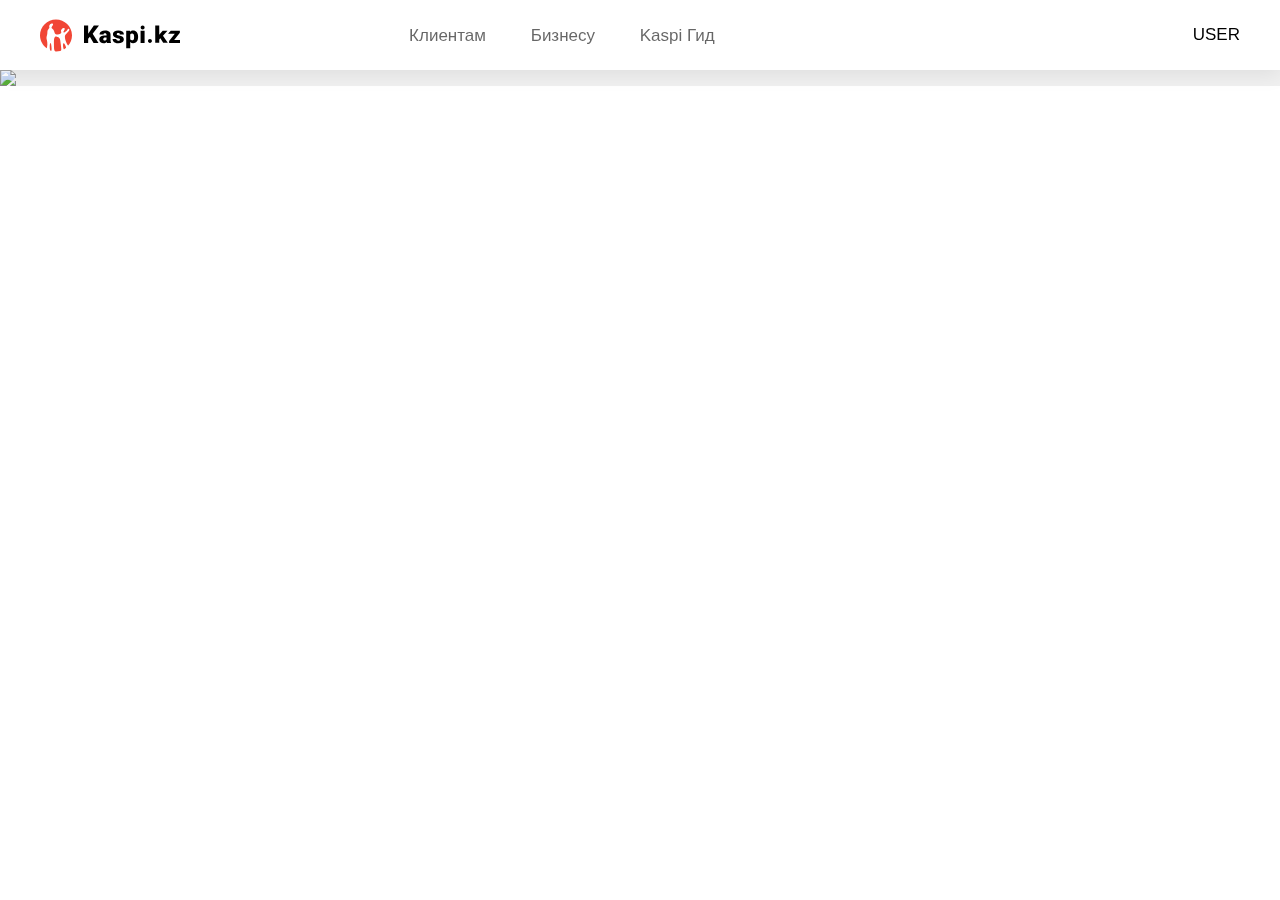
==== main/index1.html @ 03e3b5f2 "first commit" ====
<!DOCTYPE html>
<html lang="en">
<head>
    <meta charset="UTF-8">
	<meta name="viewport" content="width=device-width, initial-scale=1.0">
	<title>Kaspi.kz</title>

	<!-- Bootstrap reboot (для сброса стилей) -->
	<link rel="stylesheet" href="libs/bootstrap-reboot.min.css">

	<!-- Bootstrap сетка -->
	<link rel="stylesheet" href="libs/bootstrap-grid.min.css">

	<!-- Шрифты с Google Fonts -->
	<link rel="preconnect" href="https://fonts.gstatic.com">
	<link href="https://fonts.googleapis.com/css2?family=Noto+Sans:ital,wght@0,400;0,700;1,400&display=swap" rel="stylesheet">

	<!-- Стили сайта -->
	<link rel="stylesheet" href="style.css">
    <script src="script.js" defer></script>
</head>
<body>

    <div class="overlay">
        <nav class="navbar">
          <div class="container">
            <a href="#" class="navbar-brand">
                <svg width="141" height="33" viewBox="0 0 141 33" fill="none" xmlns="http://www.w3.org/2000/svg">
                    <path fill-rule="evenodd" clip-rule="evenodd" d="M16.7475 17.6513C19.6113 18.0934 19.9984 19.7879 20.2299 21.365L20.2685 21.6339L20.2948 21.8169L20.4342 22.745C20.707 24.5171 21.2762 28.1955 21.2762 30.115C21.2762 30.5947 21.234 30.9629 21.1569 31.1652C21.0284 31.477 20.654 31.7762 20.137 32.0256C18.8861 32.3335 17.5786 32.5 16.2318 32.5C16.0892 32.5 15.9489 32.4931 15.8081 32.4889C15.2638 32.3343 14.8547 32.0762 14.6381 31.7235C13.9841 30.6589 13.9447 28.287 13.9316 25.5152L13.9301 25.1937L13.9248 24.3629C13.9035 21.4286 13.8852 18.8986 14.9513 17.9907C15.3642 17.6415 15.9509 17.5259 16.7475 17.6513ZM10.5037 24.0398C11.1243 24.0049 11.5234 27.0574 11.6036 29.3721C11.6598 30.9836 11.4906 31.6465 11.2204 31.8845C10.9145 31.7824 10.6139 31.6719 10.3177 31.5519C10.1201 31.1928 9.96907 30.628 9.87312 29.8882C9.58018 27.5633 9.83465 24.0808 10.5037 24.0398ZM26.0622 28.6014C26.0235 28.8134 25.9689 28.9772 25.9016 29.1154C25.371 29.5412 24.8133 29.9321 24.2297 30.2838C24.0438 30.3151 23.8787 30.2933 23.798 30.1569C23.0245 28.7978 22.7342 24.5342 23.4827 24.1631C24.4586 23.6917 26.2069 27.8643 26.0622 28.6014ZM16.0008 0.5C24.7145 0.5 31.8006 7.40062 31.996 15.9873L32 16.2841V16.4213C31.984 20.3 30.5566 23.8486 28.205 26.5952C28.1197 26.5524 27.9641 26.4123 27.6822 25.9906C27.3905 25.5667 24.8749 21.6953 24.8749 17.2581C24.8749 16.3873 26.1301 15.027 27.2408 13.833C28.0711 12.9345 28.8576 12.087 29.1472 11.4209C29.5161 10.5614 29.258 9.96125 28.8498 9.75782C28.4803 9.57703 27.9256 9.7089 27.5363 10.4003C26.8975 11.5193 26.6928 11.7284 25.761 12.4771C24.8441 13.2254 23.3864 13.9787 23.3864 13.0036C23.3864 12.4771 24.1983 11.2847 24.5994 10.4489C25.009 9.60377 24.5675 8.99196 23.7217 8.99196C22.0608 8.99196 20.9583 11.1077 20.9583 11.8407C20.9583 12.5731 21.3136 12.6774 21.3136 13.5303C21.3136 14.3896 19.4913 15.5042 17.7747 15.5042C16.122 15.5042 15.1636 15.1697 14.7665 14.2273L14.7158 14.095L14.601 13.7554C14.1938 12.5653 13.9017 11.7022 13.3932 10.8002C13.1232 10.3232 12.7066 9.99252 12.3463 9.70156C11.8754 9.33579 11.6311 8.99901 11.5801 8.74784C11.5331 8.49865 11.5078 8.02904 12.3128 6.9465C13.1161 5.87014 13.2287 5.057 12.8267 4.63743C12.681 4.48817 12.4326 4.39254 12.1136 4.39254C11.5494 4.39254 10.7654 4.69149 9.95745 5.51265C8.7015 6.7996 9.41451 8.02149 9.41451 8.55788C9.41451 9.09392 9.18442 9.39713 8.43071 10.1264C7.67148 10.8589 7.40945 11.4869 7.32262 14.0109C7.28935 15.3114 7.06031 16.06 6.85471 16.7238C6.67705 17.3056 6.51366 17.8526 6.50483 18.6429C6.49076 19.5187 6.63654 20.0831 6.80666 20.7343C6.97369 21.3362 7.15109 22.0259 7.26475 23.1796C7.44553 24.9655 7.38268 26.4741 7.054 28.016L6.96628 28.4023L6.94578 28.5133C6.87847 28.7843 6.79846 29.1134 6.69031 29.2367C2.64076 26.3604 0 21.663 0 16.3531C0 7.59843 7.1635 0.5 16.0008 0.5Z" fill="#F14635"/>
                    <path d="M93.1086 11.4708C94.6917 11.4708 95.9225 12.0314 96.8012 13.1526C97.6797 14.2738 98.1189 15.815 98.1189 17.7761V17.9586C98.1189 19.8741 97.6698 21.4039 96.7715 22.5479C95.8729 23.6919 94.66 24.2639 93.1323 24.2639C91.953 24.2639 90.9833 23.8496 90.2234 23.0211V29.2461H86.2224V11.6989H89.9623L90.0811 12.8391C90.8488 11.9269 91.858 11.4708 93.1086 11.4708ZM65.2084 11.4708C66.8468 11.4708 68.1409 11.8547 69.0908 12.6224C70.0406 13.3902 70.5274 14.443 70.5511 15.7808V21.2424C70.567 22.375 70.749 23.2415 71.0973 23.842V24.0359H67.0961C66.9537 23.785 66.827 23.4164 66.7162 22.9299C65.9801 23.8192 64.9511 24.2639 63.6293 24.2639C62.4182 24.2639 61.3893 23.9123 60.5423 23.2092C59.6954 22.5061 59.2719 21.6224 59.2719 20.5582C59.2719 19.2204 59.7864 18.2094 60.8154 17.5253C61.8444 16.8412 63.3404 16.4991 65.3033 16.4991H66.5381V15.8492C66.5381 14.7166 66.0276 14.1503 65.0065 14.1503C64.0567 14.1503 63.5818 14.5988 63.5818 15.4957H59.5806C59.5806 14.3023 60.1089 13.3332 61.1657 12.5882C62.2223 11.8433 63.5699 11.4708 65.2084 11.4708ZM78.2325 11.4708C79.9262 11.4708 81.2876 11.8395 82.3166 12.5768C83.3457 13.3142 83.8601 14.2833 83.8601 15.4843H79.8472C79.8472 14.4962 79.3049 14.0021 78.2206 14.0021C77.801 14.0021 77.4488 14.1142 77.1639 14.3384C76.8789 14.5627 76.7364 14.842 76.7364 15.1765C76.7364 15.5186 76.9106 15.796 77.2588 16.0088C77.6071 16.2217 78.1631 16.3965 78.9269 16.5333C79.6907 16.6702 80.3616 16.8336 80.9395 17.0236C82.8708 17.6621 83.8363 18.8061 83.8363 20.4556C83.8363 21.5806 83.316 22.4966 82.2751 23.2035C81.2342 23.9104 79.8867 24.2639 78.2325 24.2639C77.1322 24.2639 76.1507 24.0739 75.288 23.6938C74.4252 23.3137 73.7524 22.7968 73.2695 22.1431C72.7867 21.4894 72.5453 20.8015 72.5453 20.0794H76.2853C76.3011 20.6494 76.4989 21.0656 76.8789 21.3279C77.2588 21.5901 77.7455 21.7212 78.3392 21.7212C78.8853 21.7212 79.2951 21.6148 79.5681 21.402C79.8412 21.1891 79.9776 20.9117 79.9776 20.5696C79.9776 20.2428 79.7997 19.9805 79.4434 19.7829C79.0872 19.5853 78.4104 19.38 77.4132 19.1672C76.4159 18.9544 75.5927 18.675 74.9436 18.3291C74.2946 17.9833 73.7999 17.5633 73.4595 17.0692C73.1192 16.5751 72.949 16.0088 72.949 15.3703C72.949 14.2377 73.4358 13.3047 74.4093 12.5711C75.3829 11.8376 76.6573 11.4708 78.2325 11.4708ZM48.1713 6.50049V14.7546L53.8342 6.50049H58.987L52.6592 14.7774L58.5007 24.0359H53.5616L49.881 17.856L48.1713 19.6575V24.0359H44.0039V6.50049H48.1713ZM104.589 11.6989V24.0359H100.576V11.6989H104.589ZM139.873 11.6989V13.774L134.151 21.0713H140.004V24.0359H129.093V21.8923L134.792 14.6634H128.078L130.752 11.6989H139.873ZM109.954 20.0563C111.049 20.0563 111.935 20.9112 111.935 21.9659C111.935 23.0205 111.049 23.8755 109.954 23.8755C108.86 23.8755 107.973 23.0205 107.973 21.9659C107.973 20.9112 108.86 20.0563 109.954 20.0563ZM119.246 6.5V15.7139L119.65 15.2058L122.674 11.6376H127.483L122.972 16.6624L127.781 23.8551H123.186L120.377 19.3046L119.246 20.3773V23.8551H115.234V6.5H119.246ZM66.5381 18.5515H65.3746C63.9815 18.5515 63.285 19.152 63.285 20.353C63.285 20.7027 63.4076 20.9858 63.653 21.2025C63.8984 21.4191 64.211 21.5274 64.591 21.5274C65.0896 21.5274 65.5032 21.4248 65.8317 21.2196C66.1602 21.0143 66.3956 20.7825 66.5381 20.524V18.5515ZM92.1232 14.4354C91.1734 14.4354 90.54 14.7622 90.2234 15.4159V20.2732C90.5717 20.9573 91.2129 21.2994 92.1469 21.2994C93.4213 21.2994 94.0782 20.2428 94.1177 18.1296V17.7191C94.1177 15.53 93.453 14.4354 92.1232 14.4354ZM102.637 6.5C103.731 6.5 104.618 7.39564 104.618 8.5005C104.618 9.60536 103.731 10.501 102.637 10.501C101.543 10.501 100.656 9.60536 100.656 8.5005C100.656 7.39564 101.543 6.5 102.637 6.5Z" fill="black"/>
                </svg>    
            </a>
    
            <div class="navbar-wrap">
              <ul class="navbar-menu">
                <li>
                  <a href="#">Клиентам</a>
                  <div class="tooltip-content">
                    <div class="tooltip-inner">
                      <h3>Содержимое вкладки для Клиентов</h3>
                      <p>Дополнительный контент и текст для клиентов</p>
                    </div>
                  </div>
                </li>
                <li>
                  <a href="#">Бизнесу</a>
                  <div class="tooltip-content">
                    <div class="tooltip-inner">
                      <h3>Содержимое вкладки для Бизнеса</h3>
                      <p>Дополнительный контент и текст для бизнеса</p>
                    </div>
                  </div>
                </li>
                <li>
                  <a href="#">Kaspi Гид</a>
                  <div class="tooltip-content">
                    <div class="tooltip-inner">
                      <h3>Содержимое вкладки для Kaspi Гида</h3>
                      <p>Дополнительный контент и текст для Kaspi Гида</p>
                    </div>
                  </div>
                </li>
              </ul>
            </div>
            <a href="#" class="navbar-user">USER</a>
          </div>
        </nav>

    <main class="main__wrapper">
        <div class="index__wrapper">
            <section class="main-screen-index">
                <div class="main-screen-index__wrapper">
                    <div class="main-screen-index__kaspi">
                        <img src="images/header.png">    
                    </div>
                </div>
            </section>

        </div>

    </main>
</body>
</html>
---- main/style.css ----
body {
	position: relative;
	font-family: Roboto, sans-serif;
	font-size: 17px;
	line-height: 1.2;
	color: #f5f5f5;
	min-width: 1040px;
	overflow-x: hidden;
	height: auto;
	margin: 0;
	padding: 0;
}

.navbar{
	width: 100%;
	height: 70px;
	box-shadow: 0 4px 20px rgba(0,0,0,.08);
	position: fixed;
	z-index: 20;
	top: 0;
	box-sizing: border-box;
	outline: 0;
}

.navbar .container{
	width: 100%;
    display: flex;
    justify-content: space-between;
    box-sizing: border-box;
    height: 70px;
    max-width: 1200px;
    margin: 0 auto;
    padding: 20px 0;
    outline: 0;
}

.navbar-menu {
	list-style-type: none;
	padding-left: 0;
	margin-bottom: 5px;
  }
  
  .navbar-menu li {
	display: inline-block;
	position: relative;
  }
  
  .navbar-menu li a {
	display: inline-block;
	color: black;
	opacity: 0.6;
	text-decoration: none;
	padding: 0 20px;
	transition: all 0.3s ease-in-out;
  }
  
  .tooltip-content {
	display: none;
	position: absolute;
	top: 100%;
	left: 0;
	background-color: #555;
	padding: 10px;
	color: #fff;
	z-index: 1000;
	width: 250px; /* Ширина всплывающего окна */
	box-shadow: 0 2px 5px rgba(0, 0, 0, 0.2); /* Тень для стиля */
  }
  
  .tooltip-inner {
	text-align: left;
  }
  
  .navbar-menu li:hover .tooltip-content {
	display: block;
  }
  
  .navbar-menu li a:hover {
	opacity: 1;
  }
  
  .navbar-wrap {
	display: flex;
	flex-flow: row nowrap;
	align-items: center;
	margin-right: 250px;
	margin-bottom: 10px;
  }
  
  .overlay {
	position: relative;
	height: 100%;
  }
  

.navbar-brand{
	display: flex;
	align-items: center;
	box-sizing: border-box;
	outline: 0;
}

.navbar-user{
	display: flex;
	align-items: center;
	box-sizing: border-box;
	outline: 0;
	text-decoration: none;
	color: black;
}

.main__wrapper{
	margin-top: 70px;
	box-sizing: border-box;
    outline: 0;
}

.index__wrapper{
	box-sizing: border-box;
    outline: 0;
	-webkit-tap-highlight-color: transparent;
}

.main-screen-index {
    background: #f0f0f0;
}

.main-screen-index__wrapper {
    width: 100%;
    margin: 0;
    display: flex;
    justify-content: space-between;
}

.main-screen-index__kaspi img {
	width: 100%;
    display: flex;
    align-items: center;
}

.main-screen-index__phone img {
	height: 400px;
    max-width: 290px;
	-webkit-user-drag: none;
	margin: 0;
    padding: 0;
    border: 0;
	overflow-clip-margin: content-box;
    overflow: clip;
}

.main-screen-index__phone img {
	height: 100%;
}
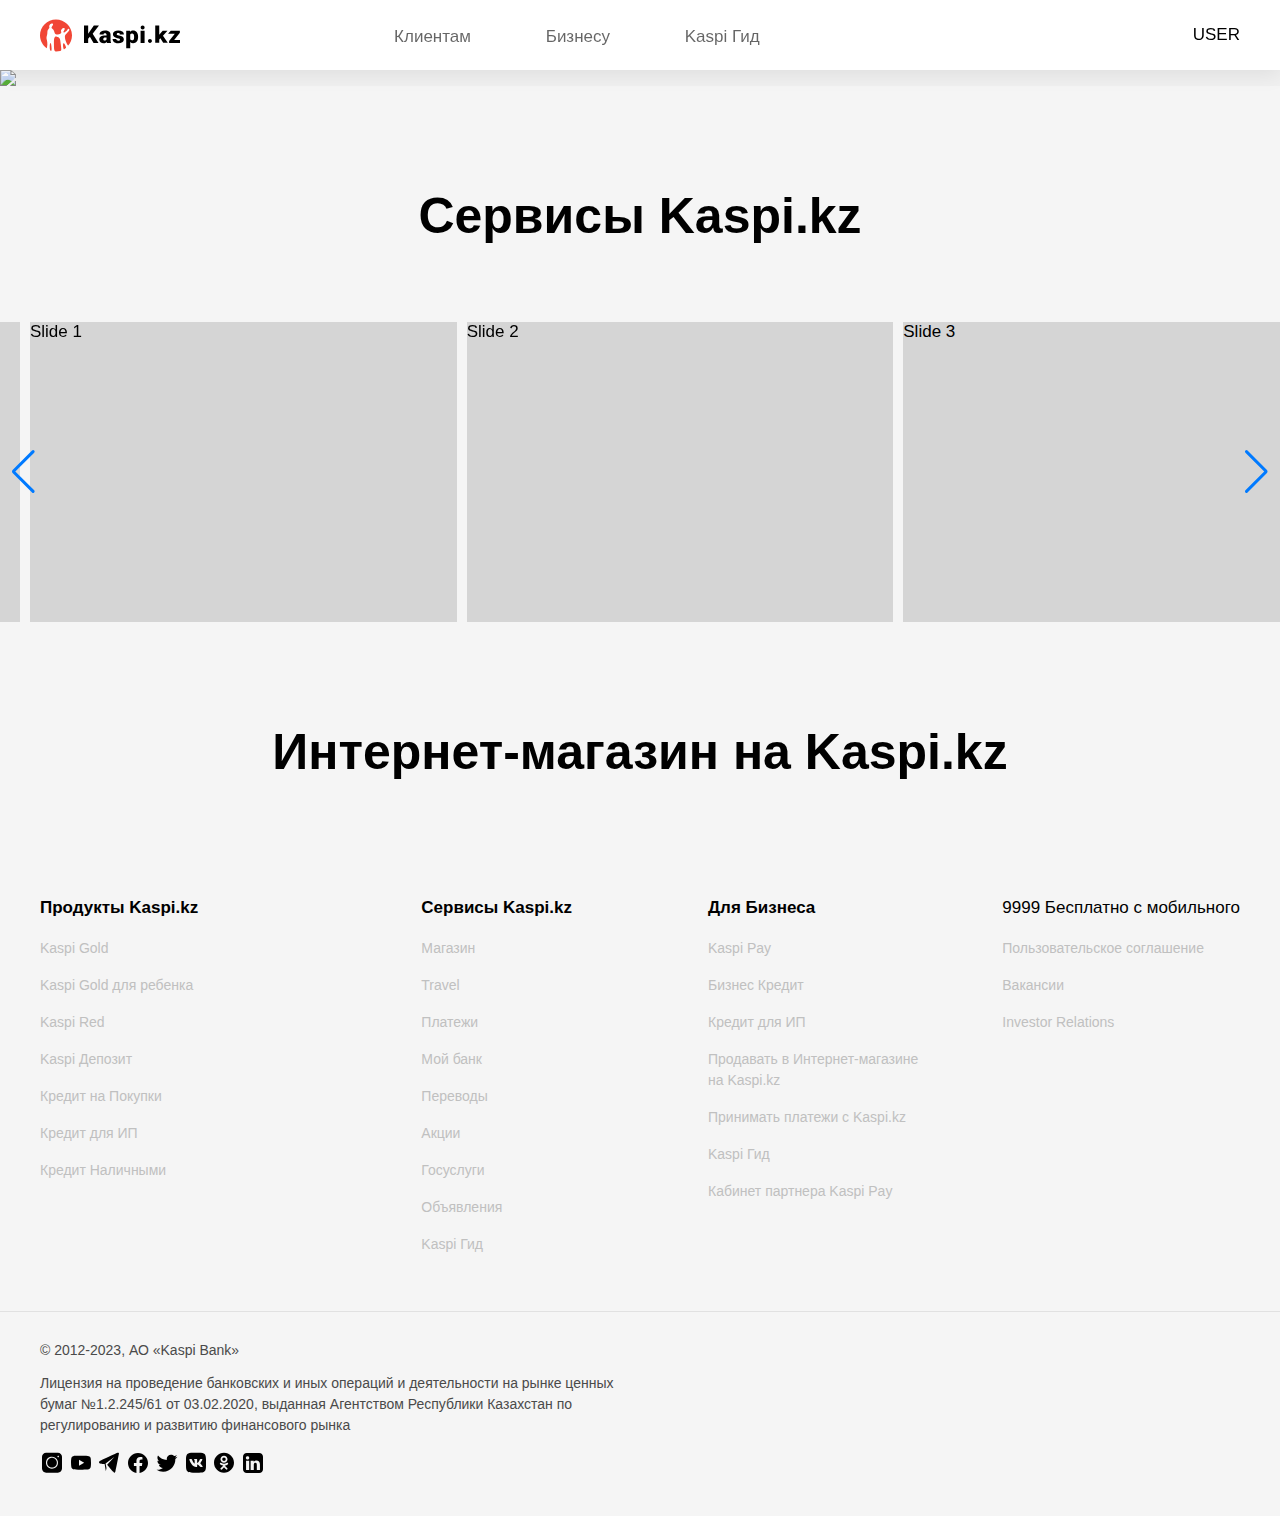
==== commit 3a671d0b: "transactions and sending" ====
--- a/main/index1.html
+++ b/main/index1.html
@@ -18,6 +18,8 @@
 	<!-- Стили сайта -->
 	<link rel="stylesheet" href="style.css">
     <script src="script.js" defer></script>
+    <link rel="stylesheet" href="https://cdn.jsdelivr.net/npm/swiper@8/swiper-bundle.min.css">
+    <script src="https://cdn.jsdelivr.net/npm/swiper@8/swiper-bundle.min.js"></script>
 </head>
 <body>
 
@@ -34,35 +36,66 @@
             <div class="navbar-wrap">
               <ul class="navbar-menu">
                 <li>
-                  <a href="#">Клиентам</a>
-                  <div class="tooltip-content">
+                  <div id="clientLabel" class="navbar-title">Клиентам</div>
+                  <div id="clientTooltip" class="tooltip-content">
                     <div class="tooltip-inner">
-                      <h3>Содержимое вкладки для Клиентов</h3>
-                      <p>Дополнительный контент и текст для клиентов</p>
+                        <ul class="tooltip-ul">
+                            <li style="font-weight:bold; font-size: 17px;">Продукты Kaspi.kz</li>
+                            <li>Kaspi Gold</li>
+                            <li>Kaspi Gold для ребенка</li>
+                            <li>Kaspi Red</li>
+                            <li>Kaspi Депозит</li>
+                            <li>Кредит на Покупки</li>
+                            <li>Кредит для ИП</li>
+                        </ul>
+                        <ul  class="tooltip-ul">
+                            <li style="font-weight:bold; font-size: 17px;">Сервисы Kaspi.kz</li>
+                            <li>Магазин</li>
+                            <li>Travel</li>
+                            <li><a href="../transactions/index.html">Платежи</a></li>
+                            <li><a href="#">Мой банк</a></li>
+                            <li><a href="#">Переводы</a></li>
+                            <li>Акции</li>
+                            <li>Госуслуги</li>
+                            <li>Объявления</li>
+                        </ul>
                     </div>
                   </div>
                 </li>
                 <li>
-                  <a href="#">Бизнесу</a>
-                  <div class="tooltip-content">
+                  <div id="businessLabel" class="navbar-title">Бизнесу</div>
+                  <div id="businessTooltip" class="tooltip-content">
                     <div class="tooltip-inner">
-                      <h3>Содержимое вкладки для Бизнеса</h3>
-                      <p>Дополнительный контент и текст для бизнеса</p>
+                      <ul class="tooltip-ul">
+                          <li>Kaspi Pay</li>
+                          <li>Бизнес Кредит</li>
+                          <li>Кредит для ИП</li>
+                      </ul>
+                      <ul class="tooltip-ul">
+                          <li>Продавать в Интернет-магазине 
+                            <br>
+                            на Kaspi.kz
+                          </li>
+                          <li>Принимать платежи с Kaspi.kz</li>
+                          <li>Kaspi Гид</li>
+                      </ul>
                     </div>
                   </div>
                 </li>
                 <li>
-                  <a href="#">Kaspi Гид</a>
-                  <div class="tooltip-content">
+                  <div id="guideLabel" class="navbar-title">Kaspi Гид</div>
+                  <div id="guideTooltip" class="tooltip-content">
                     <div class="tooltip-inner">
-                      <h3>Содержимое вкладки для Kaspi Гида</h3>
-                      <p>Дополнительный контент и текст для Kaspi Гида</p>
+                      <ul class="tooltip-ul">
+                          <li >Клиентам</li>
+                          <li>Бизнесу</li>
+                      </ul>
                     </div>
                   </div>
                 </li>
               </ul>
             </div>
-            <a href="#" class="navbar-user">USER</a>
+            <a href="../settings/index.php" class="navbar-user">USER</a>
           </div>
         </nav>
 
@@ -76,8 +109,158 @@
                 </div>
             </section>
 
+            <div class="services">
+              <div class="services__wrapper">
+                <div class="services__main-title">
+                    Сервисы Kaspi.kz
+                </div>
+              </div>
+            </div>
+
+            <div class="swiper">
+                <div class="swiper-wrapper">
+                  <div class="swiper-slide">Slide 1</div>
+                  <div class="swiper-slide">Slide 2</div>
+                  <div class="swiper-slide">Slide 3</div>
+                </div>
+              
+                <div class="swiper-button-prev"></div>
+                <div class="swiper-button-next"></div>
+              
+              </div>
+
+            <div class="services">
+                <div class="services__wrapper">
+                  <div class="services__main-title">
+                    Интернет-магазин на Kaspi.kz
+                  </div>
+                </div>
+            </div>
+
         </div>
-
+        
     </main>
+
+<footer id="footer">
+      <div>
+      <div class="footer">
+          <div class="footer__section">
+              <div class="footer__left">
+                  <div class="vertical-menu">
+                      <span class="vertical-menu__title">Продукты Kaspi.kz</span>
+                      <ul class="vertical-menu__wrapper">
+                          <li class="vertical-menu__item">Kaspi Gold</li>
+                          <li class="vertical-menu__item">Kaspi Gold для ребенка</li>
+                          <li class="vertical-menu__item">Kaspi Red</li>
+                          <li class="vertical-menu__item">Kaspi Депозит
+                          <li class="vertical-menu__item">Кредит на Покупки</li>
+                          <li class="vertical-menu__item">Кредит для ИП</li>
+                          <li class="vertical-menu__item">Кредит Наличными</li>
+                      </ul>
+                  </div>
+                  <div class="vertical-menu">
+                      <span class="vertical-menu__title">Сервисы Kaspi.kz</span>
+                      <ul class="vertical-menu__wrapper">
+                          <li class="vertical-menu__item">Магазин</li>
+                          <li class="vertical-menu__item">Travel</li>
+                          <li class="vertical-menu__item">Платежи</li>
+                          <li class="vertical-menu__item">Мой банк</li>
+                          <li class="vertical-menu__item">Переводы</li>
+                          <li class="vertical-menu__item">Акции</li>
+                          <li class="vertical-menu__item">Госуслуги</li>
+                          <li class="vertical-menu__item">Объявления</li>
+                          <li class="vertical-menu__item">Kaspi Гид</li>
+                      </ul>
+                  </div>
+              </div>
+              <div class="footer__right">
+                  <div class="verical-menu" style="min-width: 214px;">
+                      <div class="vertical-menu__title">Для Бизнеса</div>
+                      <ul class="vertical-menu__wrapper">
+                          <li class="vertical-menu__item">Kaspi Pay</li>
+                          <li class="vertical-menu__item">Бизнес Кредит</li>
+                          <li class="vertical-menu__item">Кредит для ИП</li>
+                          <li class="vertical-menu__item">Продавать в Интернет-магазине <br> на Kaspi.kz</li>
+                          <li class="vertical-menu__item">Принимать платежи с Kaspi.kz</li>
+                          <li class="vertical-menu__item">Kaspi Гид</li>
+                          <li class="vertical-menu__item">Кабинет партнера Kaspi Pay</li>
+                      </ul>
+                  </div>
+                  <div class="vertical-menu" style="min-width: 214px;">
+                      <div class="vertical-menu__top-text"> 9999 <span class="vertical-menu__top-text--small">Бесплатно с мобильного</span> </div>
+                      <ul class="vertical-menu__wrapper">
+                          <li class="vertical-menu__item">Пользовательское соглашение</li>
+                          <li class="vertical-menu__item">Вакансии</li>
+                          <li class="vertical-menu__item">Investor Relations</li>
+                      </ul>
+                  </div>
+              </div>
+          </div>
+      </div>
+      
+    <div class="footer-2">
+        <div class="footer-2__wrapper">
+            <div class="footer-2__section">
+                <div class="footer-2__left">
+                    <span class="footer-2__left-copyright">
+                        © 2012-2023, АО «Kaspi Bank»
+                    </span>
+                    <p class="footer-2__left-license">
+                        Лицензия на проведение банковских и иных операций и деятельности на рынке ценных бумаг №1.2.245/61 от 03.02.2020, выданная Агентством Республики Казахстан по регулированию и развитию финансового рынка
+                    </p>
+                </div>
+            </div>
+            
+            <div class=" footer-2__right ">
+                <div class="social-media">
+                    <a target="_blank" href="https://www.instagram.com/kaspi.kz/" class="social-media__item">
+                        <svg width="24" height="25" viewBox="0 0 24 25" xmlns="http://www.w3.org/2000/svg">
+                            <path d="M2 6.84985V18.5388C2 20.8339 3.86047 22.6943 6.15552 22.6943H17.8445C20.1395 22.6943 22 20.8339 22 18.5388V6.84985C22 4.55481 20.1395 2.69434 17.8445 2.69434H6.15552C3.86047 2.69434 2 4.55481 2 6.84985ZM14.1185 18.3611C9.18555 20.0631 4.63123 15.5088 6.33325 10.5758C6.90674 8.91321 8.21875 7.60107 9.88135 7.02759C14.8145 5.32556 19.3688 9.87988 17.6667 14.813C17.0933 16.4756 15.7812 17.7876 14.1185 18.3611ZM18.9398 6.64673C18.8613 7.05774 18.5212 7.29688 18.1694 7.29688C17.9553 7.29688 17.7371 7.2085 17.5699 7.01672C17.5552 6.99976 17.5414 6.98157 17.5292 6.96265C17.3567 6.69897 17.3513 6.38574 17.4979 6.13171C17.6017 5.9519 17.7692 5.82349 17.9697 5.76978C18.17 5.71582 18.3795 5.74353 18.5591 5.84741C18.8132 5.9939 18.9651 6.26794 18.9478 6.58215C18.9465 6.60364 18.944 6.62549 18.9398 6.64673Z"></path>
+                            <path d="M12 7.83569C9.3208 7.83569 7.14136 10.0151 7.14136 12.6943C7.14136 15.3735 9.3208 17.553 12 17.553C14.6792 17.553 16.8586 15.3735 16.8586 12.6943C16.8586 10.0151 14.6792 7.83569 12 7.83569Z"></path>
+                        </svg>
+                    </a>
+                    <a target="_blank" href="https://www.youtube.com/c/Kaspikz" class="social-media__item">
+                        <svg width="24" height="25" viewBox="0 0 24 25" xmlns="http://www.w3.org/2000/svg">
+                            <path d="M10 15.6943L15.19 12.6943L10 9.69434V15.6943ZM21.56 7.86434C21.69 8.33434 21.78 8.96434 21.84 9.76434C21.91 10.5643 21.94 11.2543 21.94 11.8543L22 12.6943C22 14.8843 21.84 16.4943 21.56 17.5243C21.31 18.4243 20.73 19.0043 19.83 19.2543C19.36 19.3843 18.5 19.4743 17.18 19.5343C15.88 19.6043 14.69 19.6343 13.59 19.6343L12 19.6943C7.81 19.6943 5.2 19.5343 4.17 19.2543C3.27 19.0043 2.69 18.4243 2.44 17.5243C2.31 17.0543 2.22 16.4243 2.16 15.6243C2.09 14.8243 2.06 14.1343 2.06 13.5343L2 12.6943C2 10.5043 2.16 8.89434 2.44 7.86434C2.69 6.96434 3.27 6.38434 4.17 6.13434C4.64 6.00434 5.5 5.91434 6.82 5.85434C8.12 5.78434 9.31 5.75434 10.41 5.75434L12 5.69434C16.19 5.69434 18.8 5.85434 19.83 6.13434C20.73 6.38434 21.31 6.96434 21.56 7.86434Z"></path>
+                        </svg>
+                    </a>
+                    <a target="_blank" href="https://t.me/kaspikz" class="social-media__item">
+                        <svg width="24" height="25" viewBox="0 0 24 25" xmlns="http://www.w3.org/2000/svg">
+                            <path fill-rule="evenodd" clip-rule="evenodd" d="M19.7879 3.04908C19.0021 3.40626 10.1439 7.54963 2.92869 10.9072C2.35719 11.1929 2 11.7644 2 12.3359C2 12.9074 2.42862 13.336 2.92869 13.4075C3.35731 13.4789 7.64355 14.1219 7.64355 14.1219L8.85798 21.2656L9.50092 18.1223L8.57223 13.4075L17.2876 6.97813L10.1439 14.8362L12.6442 17.6937C12.787 17.8366 15.8588 21.4085 16.0732 21.6228C16.4303 21.98 17.0018 22.6943 17.2876 22.6943C17.7876 22.6943 18.2877 21.98 18.502 20.9084C18.7163 19.9083 20.1451 12.9789 21.931 3.76345C22.1453 2.76333 21.2166 2.3347 19.7879 3.04908Z"></path>
+                        </svg>
+                    </a>
+                    <a target="_blank" href="https://www.facebook.com/Kaspi.kz/" class="social-media__item">
+                        <svg width="24" height="24" viewBox="0 0 24 24" xmlns="http://www.w3.org/2000/svg">
+                            <path d="M12 2.04004C6.5 2.04004 2 6.53004 2 12.06C2 17.06 5.66 21.21 10.44 21.96V14.96H7.9V12.06H10.44V9.85004C10.44 7.34004 11.93 5.96004 14.22 5.96004C15.31 5.96004 16.45 6.15004 16.45 6.15004V8.62004H15.19C13.95 8.62004 13.56 9.39004 13.56 10.18V12.06H16.34L15.89 14.96H13.56V21.96C15.9164 21.5879 18.0622 20.3856 19.6099 18.5701C21.1576 16.7546 22.0054 14.4457 22 12.06C22 6.53004 17.5 2.04004 12 2.04004Z"></path>
+                        </svg>
+                    </a>
+                    <a target="_blank" href="https://twitter.com/Kaspi_kz" class="social-media__item">
+                        <svg width="24" height="25" viewBox="0 0 24 25" xmlns="http://www.w3.org/2000/svg">
+                            <path d="M22.46 6.69434C21.69 7.04434 20.86 7.27434 20 7.38434C20.88 6.85434 21.56 6.01434 21.88 5.00434C21.05 5.50434 20.13 5.85434 19.16 6.05434C18.37 5.19434 17.26 4.69434 16 4.69434C13.65 4.69434 11.73 6.61434 11.73 8.98434C11.73 9.32434 11.77 9.65434 11.84 9.96434C8.28004 9.78434 5.11004 8.07434 3.00004 5.48434C2.63004 6.11434 2.42004 6.85434 2.42004 7.63434C2.42004 9.12434 3.17004 10.4443 4.33004 11.1943C3.62004 11.1943 2.96004 10.9943 2.38004 10.6943C2.38004 10.6943 2.38004 10.6943 2.38004 10.7243C2.38004 12.8043 3.86004 14.5443 5.82004 14.9343C5.46004 15.0343 5.08004 15.0843 4.69004 15.0843C4.42004 15.0843 4.15004 15.0543 3.89004 15.0043C4.43004 16.6943 6.00004 17.9543 7.89004 17.9843C6.43004 19.1443 4.58004 19.8243 2.56004 19.8243C2.22004 19.8243 1.88004 19.8043 1.54004 19.7643C3.44004 20.9843 5.70004 21.6943 8.12004 21.6943C16 21.6943 20.33 15.1543 20.33 9.48434C20.33 9.29434 20.33 9.11434 20.32 8.92434C21.16 8.32434 21.88 7.56434 22.46 6.69434Z"></path>
+                        </svg>
+                    </a>
+                    <a target="_blank" href="https://vk.com/kaspikz" class="social-media__item">
+                        <svg width="24" height="25" viewBox="0 0 24 25" xmlns="http://www.w3.org/2000/svg">
+                            <path d="M15.07 2.69434H8.93C3.33 2.69434 2 4.02434 2 9.62434V15.7643C2 21.3643 3.33 22.6943 8.93 22.6943H15.07C20.67 22.6943 22 21.3643 22 15.7643V9.62434C22 4.02434 20.67 2.69434 15.07 2.69434ZM18.15 16.9643H16.69C16.14 16.9643 15.97 16.5143 15 15.5243C14.12 14.6943 13.74 14.5743 13.53 14.5743C13.24 14.5743 13.15 14.6543 13.15 15.0743V16.3843C13.15 16.7343 13.04 16.9543 12.11 16.9543C10.57 16.9543 8.86 16.0143 7.66 14.2843C5.85 11.7443 5.36 9.82434 5.36 9.44434C5.36 9.23434 5.43 9.03434 5.85 9.03434H7.32C7.69 9.03434 7.83 9.19434 7.97 9.59434C8.69 11.6943 9.89 13.4943 10.38 13.4943C10.57 13.4943 10.65 13.4043 10.65 12.9443V10.7943C10.6 9.81434 10.07 9.72434 10.07 9.37434C10.07 9.19434 10.21 9.03434 10.44 9.03434H12.73C13.04 9.03434 13.15 9.19434 13.15 9.57434V12.4643C13.15 12.7743 13.28 12.8843 13.38 12.8843C13.56 12.8843 13.72 12.7743 14.05 12.4343C15.1 11.2643 15.85 9.45434 15.85 9.45434C15.95 9.24434 16.11 9.04434 16.5 9.04434H17.93C18.37 9.04434 18.47 9.27434 18.37 9.58434C18.19 10.4343 16.41 12.9443 16.43 12.9443C16.27 13.1943 16.21 13.3043 16.43 13.5943C16.58 13.8043 17.09 14.2443 17.43 14.6343C18.05 15.3443 18.53 15.9343 18.66 16.3443C18.77 16.7543 18.57 16.9643 18.15 16.9643Z"></path>
+                        </svg>
+                    </a>
+                    <a target="_blank" href="https://www.ok.ru/kaspi.kz" class="social-media__item">
+                        <svg width="24" height="25" viewBox="0 0 24 25" xmlns="http://www.w3.org/2000/svg">
+                            <path d="M12.0077 10.9822C12.9626 10.9787 13.7231 10.2116 13.7196 9.25469C13.7161 8.29735 12.954 7.53561 11.9987 7.53479C11.0354 7.53377 10.2661 8.30962 10.2735 9.27556C10.2807 10.229 11.0498 10.9856 12.0077 10.9822Z"></path>
+                            <path d="M12 2.69434C6.47714 2.69434 2 7.17168 2 12.6943C2 18.217 6.47714 22.6943 12 22.6943C17.5229 22.6943 22 18.217 22 12.6943C22 7.17168 17.5229 2.69434 12 2.69434ZM12.0143 5.73536C13.9621 5.74068 15.5255 7.33393 15.5155 9.30324C15.5057 11.2271 13.9167 12.7864 11.9722 12.7799C10.0475 12.7733 8.46895 11.1776 8.48041 9.24984C8.49125 7.30099 10.0706 5.73004 12.0143 5.73536ZM15.9595 14.1638C15.5288 14.6059 15.0103 14.9259 14.4346 15.1492C13.8903 15.3601 13.2939 15.4663 12.7034 15.5371C12.7928 15.6341 12.8348 15.6818 12.8904 15.7374C13.6917 16.5429 14.4968 17.3444 15.2953 18.1521C15.5675 18.4275 15.6241 18.7688 15.4744 19.0886C15.3109 19.4385 14.944 19.6685 14.5841 19.6437C14.3562 19.6279 14.1784 19.5148 14.0207 19.3558C13.4159 18.7473 12.7996 18.1497 12.2075 17.5297C12.0346 17.3493 11.9519 17.3836 11.7995 17.5404C11.1912 18.1669 10.5729 18.7833 9.9511 19.3965C9.67182 19.6719 9.33954 19.7219 9.01545 19.5643C8.6711 19.3978 8.45217 19.0461 8.46895 18.6923C8.48082 18.4537 8.59826 18.2708 8.76235 18.1075C9.5556 17.3159 10.3464 16.5219 11.1374 15.7284C11.19 15.6758 11.2387 15.62 11.315 15.5381C10.2361 15.4254 9.26322 15.1598 8.43028 14.5086C8.32675 14.4275 8.22015 14.3494 8.12604 14.2585C7.76123 13.9085 7.7246 13.5072 8.01289 13.0943C8.25985 12.7408 8.67396 12.6463 9.10465 12.8494C9.18813 12.8885 9.26752 12.938 9.34363 12.9904C10.8958 14.057 13.0281 14.0863 14.5864 13.0381C14.7407 12.9202 14.9058 12.8232 15.0971 12.7743C15.4686 12.6786 15.8157 12.8155 16.0149 13.1408C16.2431 13.5125 16.2404 13.8751 15.9595 14.1638Z"></path>
+                        </svg>
+                    </a>
+                    <a target="_blank" href="https://www.linkedin.com/company/kaspi-kz/" class="social-media__item">
+                        <svg width="24" height="24" viewBox="0 0 24 24" xmlns="http://www.w3.org/2000/svg">
+                            <path d="M18.25 2H5.75C3.67969 2 2 3.67969 2 5.75V18.25C2 20.3203 3.67969 22 5.75 22H18.25C20.3203 22 22 20.3203 22 18.25V5.75C22 3.67969 20.3203 2 18.25 2ZM8.1839 18.9772H5.07692L5.05889 9.67428H8.16587L8.1839 18.9772ZM6.55228 8.45733H6.53425C5.51863 8.45733 4.86358 7.75721 4.86358 6.88582C4.86358 5.99339 5.53966 5.31731 6.57332 5.31731C7.60697 5.31731 8.24099 5.99339 8.26202 6.88582C8.26202 7.75721 7.60397 8.45733 6.55228 8.45733ZM18.9561 18.9772H15.8221V13.9231C15.8221 12.7001 15.4976 11.8678 14.4038 11.8678C13.5685 11.8678 13.1178 12.4297 12.9014 12.9736C12.8203 13.1689 12.7993 13.4363 12.7993 13.7097V18.9772H9.65024L9.63221 9.67428H12.7812L12.7993 10.9874C13.2019 10.3654 13.872 9.48498 15.4766 9.48498C17.4657 9.48498 18.9531 10.7831 18.9531 13.5745V18.9772H18.9561Z"></path>
+                        </svg>
+                    </a>
+                </div>
+            </div>
+        </div>
+    </div>
+      </div>
+</footer>
+    </div>
 </body>
 </html>
--- a/main/style.css
+++ b/main/style.css
@@ -3,12 +3,11 @@
 	font-family: Roboto, sans-serif;
 	font-size: 17px;
 	line-height: 1.2;
-	color: #f5f5f5;
 	min-width: 1040px;
-	overflow-x: hidden;
 	height: auto;
 	margin: 0;
 	padding: 0;
+	background-color: #f5f5f5;
 }
 
 .navbar{
@@ -19,6 +18,7 @@
 	z-index: 20;
 	top: 0;
 	box-sizing: border-box;
+	background-color: white;
 	outline: 0;
 }
 
@@ -34,65 +34,47 @@
     outline: 0;
 }
 
+.navbar-wrap {
+  display: flex;
+  flex-flow: row nowrap;
+  align-items: center;
+  margin-right: 250px;
+  margin-bottom: 8px;
+}
+
 .navbar-menu {
-	list-style-type: none;
-	padding-left: 0;
-	margin-bottom: 5px;
-  }
+  list-style-type: none;
+  padding-left: 0;
+  margin-bottom: 5px;
+}
+
+.navbar-menu li {
+  display: inline-block;
+  position: relative;
+}
+
+.navbar-title {
+  display: inline-block;
+  color: black;
+  opacity: 0.6;
+  padding: 0 20px;
+  transition: opacity 0.3s ease-in-out;
+  margin-left: 30px;
+}
+
+.navbar-menu li:hover .tooltip-content {
+  display: block;
+}
+
+.navbar-title:hover {
+  opacity: 1;
+}
   
-  .navbar-menu li {
-	display: inline-block;
-	position: relative;
-  }
-  
-  .navbar-menu li a {
-	display: inline-block;
-	color: black;
-	opacity: 0.6;
-	text-decoration: none;
-	padding: 0 20px;
-	transition: all 0.3s ease-in-out;
-  }
-  
-  .tooltip-content {
-	display: none;
-	position: absolute;
-	top: 100%;
-	left: 0;
-	background-color: #555;
-	padding: 10px;
-	color: #fff;
-	z-index: 1000;
-	width: 250px; /* Ширина всплывающего окна */
-	box-shadow: 0 2px 5px rgba(0, 0, 0, 0.2); /* Тень для стиля */
-  }
-  
-  .tooltip-inner {
-	text-align: left;
-  }
-  
-  .navbar-menu li:hover .tooltip-content {
-	display: block;
-  }
-  
-  .navbar-menu li a:hover {
-	opacity: 1;
-  }
-  
-  .navbar-wrap {
-	display: flex;
-	flex-flow: row nowrap;
-	align-items: center;
-	margin-right: 250px;
-	margin-bottom: 10px;
-  }
-  
-  .overlay {
+.overlay {
 	position: relative;
 	height: 100%;
-  }
+}
   
-
 .navbar-brand{
 	display: flex;
 	align-items: center;
@@ -109,16 +91,76 @@
 	color: black;
 }
 
+
+
+.tooltip-content {
+	font-family: Roboto, sans-serif;
+	font-size: 14px;
+	display: none;
+	position: absolute;
+	background-color: #ffffff;
+	padding: 10px;
+	color: #000000;
+	z-index: 1000;
+	box-shadow: 0 2px 5px rgba(0, 0, 0, 0.2); /* Тень для стиля */
+	border-radius: 16px;
+	width: 550px;
+    height: auto;
+	margin-top: 35px;
+	margin-left: -64px;
+	padding-top: 20px;
+	padding-bottom: 30px;
+  	box-sizing: border-box;
+}
+
+#guideTooltip.tooltip-content {
+	width: 180px;
+	margin-left: 18px;
+	max-width: 250px; /* Сделаем максимальную ширину равной ширине экрана */
+	box-sizing: border-box; /* чтобы padding не увеличивал размеры блока */
+	text-align: center;
+	align-items: center;
+}
+  
+.tooltip-inner {
+	text-align: left;
+	display: flex;
+	flex-direction: row;
+}
+  
+.tooltip-ul{
+	flex-direction: column; 
+	display: flex;
+}
+
+.tooltip-ul li{
+	margin-right: 30px;
+	margin-top: 15px;
+	
+}
+
+.tooltip-ul li a{
+	text-decoration: none;
+	color: #000000;
+}
+
+
+
+
 .main__wrapper{
 	margin-top: 70px;
 	box-sizing: border-box;
     outline: 0;
+    height: 100%;
+    width: 100%;
 }
 
 .index__wrapper{
 	box-sizing: border-box;
     outline: 0;
 	-webkit-tap-highlight-color: transparent;
+    height: 100%;
+    width: 100%;
 }
 
 .main-screen-index {
@@ -138,18 +180,150 @@
     align-items: center;
 }
 
-.main-screen-index__phone img {
-	height: 400px;
-    max-width: 290px;
-	-webkit-user-drag: none;
-	margin: 0;
+.services {
+    margin-top: 100px;
+    overflow: hidden;
+    padding-bottom: 40px;
+}
+
+.services__wrapper {
+    max-width: 1200px;
+    margin: 0 auto;
+}
+
+.services__main-title {
+    margin-bottom: 36px;
+	font-size: 50px;
+    font-weight: 500;
+    text-align: center;
+	font-family: Roboto, sans-serif;
+	color: rgb(0, 0, 0);
+	font-weight: bold;
+}
+
+
+.footer, .footer-2__wrapper {
+    margin: 0 auto;
+    max-width: 1200px;
+}
+
+.footer__section {
+    position: relative;
+    display: flex;
+    justify-content: space-between;
+    padding: 40px 0;
+}
+
+.footer__left {
+    width: 50%;
+    display: flex;
+    justify-content: space-between;
+    padding-right: 88px;
+}
+
+
+.vertical-menu__title {
+    font-size: 17px;
+    font-weight: 700;
+}
+
+.vertical-menu__wrapper {
     padding: 0;
-    border: 0;
-	overflow-clip-margin: content-box;
-    overflow: clip;
-}
-
-.main-screen-index__phone img {
-	height: 100%;
-}
-
+    margin: 20px 0 0;
+}
+
+.vertical-menu__wrapper ul{
+    display: block;
+    list-style-type: disc;
+    margin-block-start: 1em;
+    margin-block-end: 1em;
+    margin-inline-start: 0px;
+    margin-inline-end: 0px;
+    padding-inline-start: 40px;
+}
+
+.vertical-menu__item {
+    list-style-type: none;
+    margin-bottom: 16px;
+    font-size: 14px;
+    font-weight: 400;
+    line-height: 21px;
+    color: rgb(192, 192, 192);
+}
+
+.vertical-menu__item li{
+    display: list-item;
+    text-align: -webkit-match-parent;
+}
+
+.vertical-menu__item a{
+    text-decoration: none;
+	color: #000000;
+}
+
+.footer__right {
+    display: flex;
+    width: 50%;
+    padding-left: 48px;
+    flex-wrap: wrap;
+    justify-content: space-between;
+}
+
+.footer-2 {
+    width: 100%;
+    border-top: 1px solid rgba(0,0,0,.08);
+    padding: 30px 0 35px;
+}
+
+.footer, .footer-2__wrapper {
+    margin: 0 auto;
+    max-width: 1200px;
+}
+
+.footer-2__section {
+    display: flex;
+    justify-content: space-between;
+}
+
+.footer-2__left {
+    max-width: 600px;
+    font-size: 14px;
+    color: #4A4A4A;
+}
+
+.footer-2__left-license {
+    font-weight: 400;
+    line-height: 21px;
+}
+
+.footer-2__left-license p {
+    display: block;
+    margin-block-start: 1em;
+    margin-block-end: 1em;
+    margin-inline-start: 0px;
+    margin-inline-end: 0px;
+}
+
+.social-media a{
+    text-decoration: none;
+}
+
+.swiper-button-prev{
+
+}
+
+.swiper {
+    width: 100%;
+    height: 300px;
+  }
+
+.swiper-wrapper{
+    display: flex;
+    gap: 10px;
+}
+
+.swiper-slide{
+    width: 180px;
+    height: 300px;
+    background-color: #d5d5d5;;
+}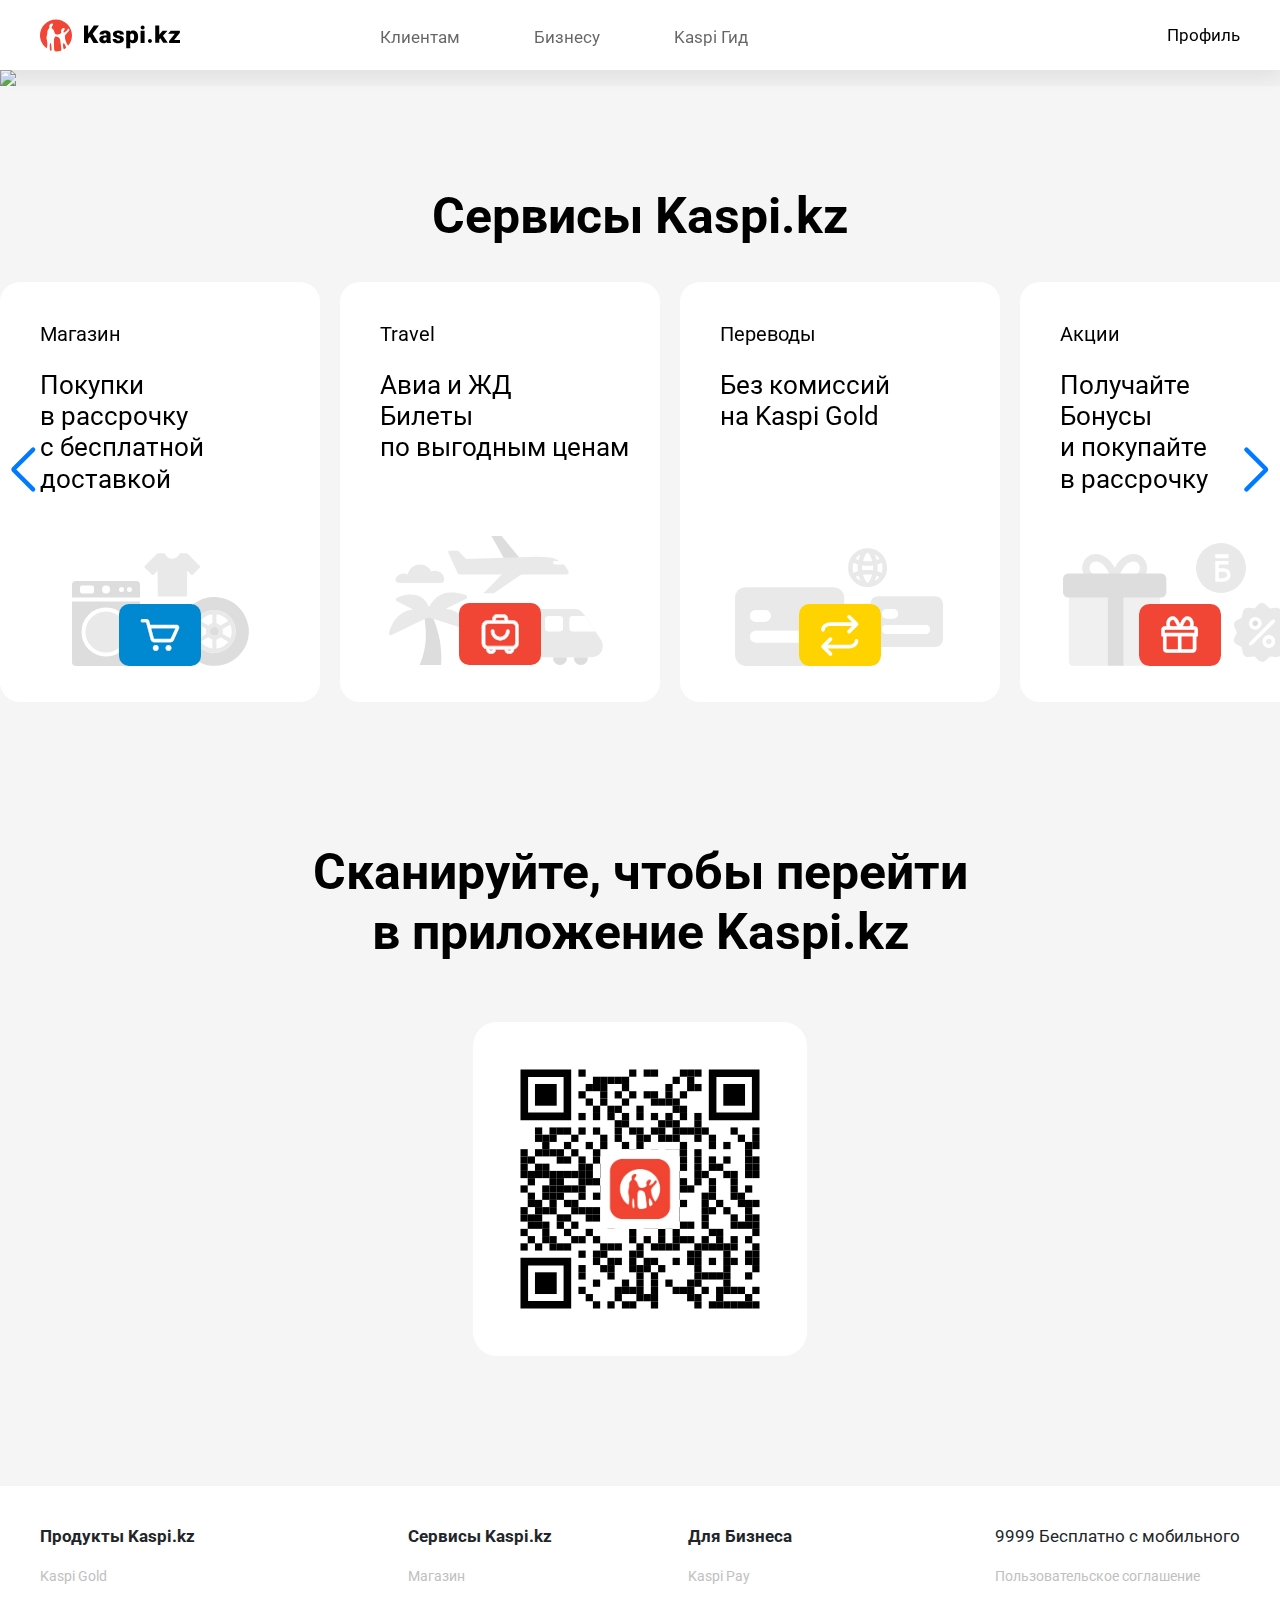
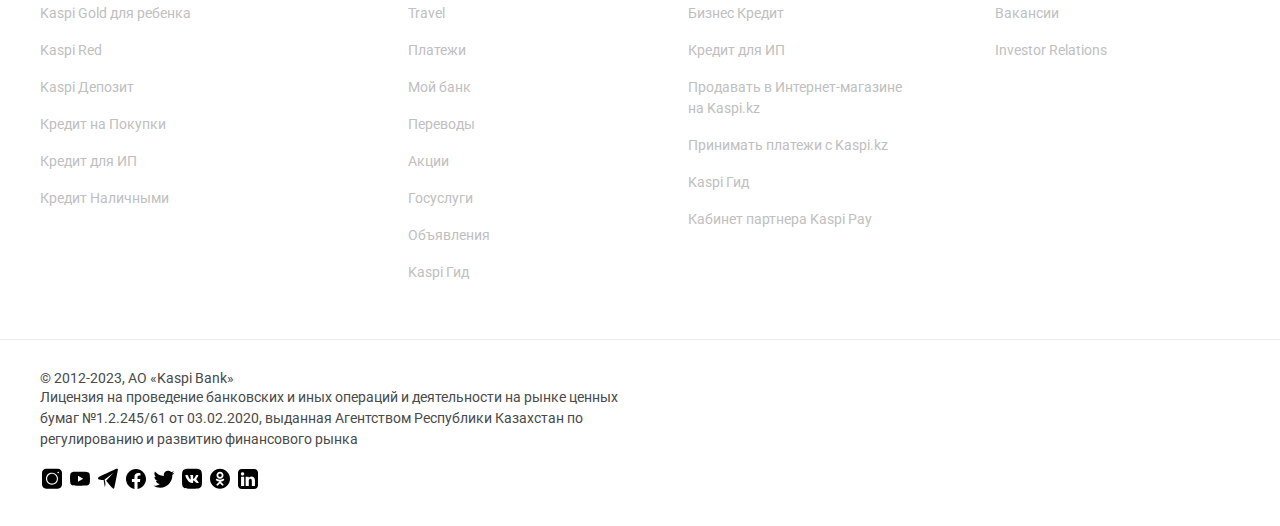
==== commit 17fe933a: "kaspi finished" ====
--- a/main/index1.html
+++ b/main/index1.html
@@ -6,27 +6,27 @@
 	<title>Kaspi.kz</title>
 
 	<!-- Bootstrap reboot (для сброса стилей) -->
-	<link rel="stylesheet" href="libs/bootstrap-reboot.min.css">
+	<link rel="stylesheet" href="bootstrap-5.3.2-dist/css/bootstrap-reboot.min.css">
 
 	<!-- Bootstrap сетка -->
-	<link rel="stylesheet" href="libs/bootstrap-grid.min.css">
+	<link rel="stylesheet" href="bootstrap-5.3.2-dist/css/bootstrap-grid.min.css">
 
 	<!-- Шрифты с Google Fonts -->
-	<link rel="preconnect" href="https://fonts.gstatic.com">
-	<link href="https://fonts.googleapis.com/css2?family=Noto+Sans:ital,wght@0,400;0,700;1,400&display=swap" rel="stylesheet">
-
+	<link rel="stylesheet" href="https://fonts.googleapis.com/css?family=Roboto:400,700&display=swap">
+    
 	<!-- Стили сайта -->
 	<link rel="stylesheet" href="style.css">
     <script src="script.js" defer></script>
     <link rel="stylesheet" href="https://cdn.jsdelivr.net/npm/swiper@8/swiper-bundle.min.css">
     <script src="https://cdn.jsdelivr.net/npm/swiper@8/swiper-bundle.min.js"></script>
+    <script src="https://cdn.jsdelivr.net/npm/swiper@11/swiper-bundle.min.js"></script>
 </head>
 <body>
 
     <div class="overlay">
         <nav class="navbar">
           <div class="container">
-            <a href="#" class="navbar-brand">
+            <a href="../main/index1.html" class="navbar-brand">
                 <svg width="141" height="33" viewBox="0 0 141 33" fill="none" xmlns="http://www.w3.org/2000/svg">
                     <path fill-rule="evenodd" clip-rule="evenodd" d="M16.7475 17.6513C19.6113 18.0934 19.9984 19.7879 20.2299 21.365L20.2685 21.6339L20.2948 21.8169L20.4342 22.745C20.707 24.5171 21.2762 28.1955 21.2762 30.115C21.2762 30.5947 21.234 30.9629 21.1569 31.1652C21.0284 31.477 20.654 31.7762 20.137 32.0256C18.8861 32.3335 17.5786 32.5 16.2318 32.5C16.0892 32.5 15.9489 32.4931 15.8081 32.4889C15.2638 32.3343 14.8547 32.0762 14.6381 31.7235C13.9841 30.6589 13.9447 28.287 13.9316 25.5152L13.9301 25.1937L13.9248 24.3629C13.9035 21.4286 13.8852 18.8986 14.9513 17.9907C15.3642 17.6415 15.9509 17.5259 16.7475 17.6513ZM10.5037 24.0398C11.1243 24.0049 11.5234 27.0574 11.6036 29.3721C11.6598 30.9836 11.4906 31.6465 11.2204 31.8845C10.9145 31.7824 10.6139 31.6719 10.3177 31.5519C10.1201 31.1928 9.96907 30.628 9.87312 29.8882C9.58018 27.5633 9.83465 24.0808 10.5037 24.0398ZM26.0622 28.6014C26.0235 28.8134 25.9689 28.9772 25.9016 29.1154C25.371 29.5412 24.8133 29.9321 24.2297 30.2838C24.0438 30.3151 23.8787 30.2933 23.798 30.1569C23.0245 28.7978 22.7342 24.5342 23.4827 24.1631C24.4586 23.6917 26.2069 27.8643 26.0622 28.6014ZM16.0008 0.5C24.7145 0.5 31.8006 7.40062 31.996 15.9873L32 16.2841V16.4213C31.984 20.3 30.5566 23.8486 28.205 26.5952C28.1197 26.5524 27.9641 26.4123 27.6822 25.9906C27.3905 25.5667 24.8749 21.6953 24.8749 17.2581C24.8749 16.3873 26.1301 15.027 27.2408 13.833C28.0711 12.9345 28.8576 12.087 29.1472 11.4209C29.5161 10.5614 29.258 9.96125 28.8498 9.75782C28.4803 9.57703 27.9256 9.7089 27.5363 10.4003C26.8975 11.5193 26.6928 11.7284 25.761 12.4771C24.8441 13.2254 23.3864 13.9787 23.3864 13.0036C23.3864 12.4771 24.1983 11.2847 24.5994 10.4489C25.009 9.60377 24.5675 8.99196 23.7217 8.99196C22.0608 8.99196 20.9583 11.1077 20.9583 11.8407C20.9583 12.5731 21.3136 12.6774 21.3136 13.5303C21.3136 14.3896 19.4913 15.5042 17.7747 15.5042C16.122 15.5042 15.1636 15.1697 14.7665 14.2273L14.7158 14.095L14.601 13.7554C14.1938 12.5653 13.9017 11.7022 13.3932 10.8002C13.1232 10.3232 12.7066 9.99252 12.3463 9.70156C11.8754 9.33579 11.6311 8.99901 11.5801 8.74784C11.5331 8.49865 11.5078 8.02904 12.3128 6.9465C13.1161 5.87014 13.2287 5.057 12.8267 4.63743C12.681 4.48817 12.4326 4.39254 12.1136 4.39254C11.5494 4.39254 10.7654 4.69149 9.95745 5.51265C8.7015 6.7996 9.41451 8.02149 9.41451 8.55788C9.41451 9.09392 9.18442 9.39713 8.43071 10.1264C7.67148 10.8589 7.40945 11.4869 7.32262 14.0109C7.28935 15.3114 7.06031 16.06 6.85471 16.7238C6.67705 17.3056 6.51366 17.8526 6.50483 18.6429C6.49076 19.5187 6.63654 20.0831 6.80666 20.7343C6.97369 21.3362 7.15109 22.0259 7.26475 23.1796C7.44553 24.9655 7.38268 26.4741 7.054 28.016L6.96628 28.4023L6.94578 28.5133C6.87847 28.7843 6.79846 29.1134 6.69031 29.2367C2.64076 26.3604 0 21.663 0 16.3531C0 7.59843 7.1635 0.5 16.0008 0.5Z" fill="#F14635"/>
                     <path d="M93.1086 11.4708C94.6917 11.4708 95.9225 12.0314 96.8012 13.1526C97.6797 14.2738 98.1189 15.815 98.1189 17.7761V17.9586C98.1189 19.8741 97.6698 21.4039 96.7715 22.5479C95.8729 23.6919 94.66 24.2639 93.1323 24.2639C91.953 24.2639 90.9833 23.8496 90.2234 23.0211V29.2461H86.2224V11.6989H89.9623L90.0811 12.8391C90.8488 11.9269 91.858 11.4708 93.1086 11.4708ZM65.2084 11.4708C66.8468 11.4708 68.1409 11.8547 69.0908 12.6224C70.0406 13.3902 70.5274 14.443 70.5511 15.7808V21.2424C70.567 22.375 70.749 23.2415 71.0973 23.842V24.0359H67.0961C66.9537 23.785 66.827 23.4164 66.7162 22.9299C65.9801 23.8192 64.9511 24.2639 63.6293 24.2639C62.4182 24.2639 61.3893 23.9123 60.5423 23.2092C59.6954 22.5061 59.2719 21.6224 59.2719 20.5582C59.2719 19.2204 59.7864 18.2094 60.8154 17.5253C61.8444 16.8412 63.3404 16.4991 65.3033 16.4991H66.5381V15.8492C66.5381 14.7166 66.0276 14.1503 65.0065 14.1503C64.0567 14.1503 63.5818 14.5988 63.5818 15.4957H59.5806C59.5806 14.3023 60.1089 13.3332 61.1657 12.5882C62.2223 11.8433 63.5699 11.4708 65.2084 11.4708ZM78.2325 11.4708C79.9262 11.4708 81.2876 11.8395 82.3166 12.5768C83.3457 13.3142 83.8601 14.2833 83.8601 15.4843H79.8472C79.8472 14.4962 79.3049 14.0021 78.2206 14.0021C77.801 14.0021 77.4488 14.1142 77.1639 14.3384C76.8789 14.5627 76.7364 14.842 76.7364 15.1765C76.7364 15.5186 76.9106 15.796 77.2588 16.0088C77.6071 16.2217 78.1631 16.3965 78.9269 16.5333C79.6907 16.6702 80.3616 16.8336 80.9395 17.0236C82.8708 17.6621 83.8363 18.8061 83.8363 20.4556C83.8363 21.5806 83.316 22.4966 82.2751 23.2035C81.2342 23.9104 79.8867 24.2639 78.2325 24.2639C77.1322 24.2639 76.1507 24.0739 75.288 23.6938C74.4252 23.3137 73.7524 22.7968 73.2695 22.1431C72.7867 21.4894 72.5453 20.8015 72.5453 20.0794H76.2853C76.3011 20.6494 76.4989 21.0656 76.8789 21.3279C77.2588 21.5901 77.7455 21.7212 78.3392 21.7212C78.8853 21.7212 79.2951 21.6148 79.5681 21.402C79.8412 21.1891 79.9776 20.9117 79.9776 20.5696C79.9776 20.2428 79.7997 19.9805 79.4434 19.7829C79.0872 19.5853 78.4104 19.38 77.4132 19.1672C76.4159 18.9544 75.5927 18.675 74.9436 18.3291C74.2946 17.9833 73.7999 17.5633 73.4595 17.0692C73.1192 16.5751 72.949 16.0088 72.949 15.3703C72.949 14.2377 73.4358 13.3047 74.4093 12.5711C75.3829 11.8376 76.6573 11.4708 78.2325 11.4708ZM48.1713 6.50049V14.7546L53.8342 6.50049H58.987L52.6592 14.7774L58.5007 24.0359H53.5616L49.881 17.856L48.1713 19.6575V24.0359H44.0039V6.50049H48.1713ZM104.589 11.6989V24.0359H100.576V11.6989H104.589ZM139.873 11.6989V13.774L134.151 21.0713H140.004V24.0359H129.093V21.8923L134.792 14.6634H128.078L130.752 11.6989H139.873ZM109.954 20.0563C111.049 20.0563 111.935 20.9112 111.935 21.9659C111.935 23.0205 111.049 23.8755 109.954 23.8755C108.86 23.8755 107.973 23.0205 107.973 21.9659C107.973 20.9112 108.86 20.0563 109.954 20.0563ZM119.246 6.5V15.7139L119.65 15.2058L122.674 11.6376H127.483L122.972 16.6624L127.781 23.8551H123.186L120.377 19.3046L119.246 20.3773V23.8551H115.234V6.5H119.246ZM66.5381 18.5515H65.3746C63.9815 18.5515 63.285 19.152 63.285 20.353C63.285 20.7027 63.4076 20.9858 63.653 21.2025C63.8984 21.4191 64.211 21.5274 64.591 21.5274C65.0896 21.5274 65.5032 21.4248 65.8317 21.2196C66.1602 21.0143 66.3956 20.7825 66.5381 20.524V18.5515ZM92.1232 14.4354C91.1734 14.4354 90.54 14.7622 90.2234 15.4159V20.2732C90.5717 20.9573 91.2129 21.2994 92.1469 21.2994C93.4213 21.2994 94.0782 20.2428 94.1177 18.1296V17.7191C94.1177 15.53 93.453 14.4354 92.1232 14.4354ZM102.637 6.5C103.731 6.5 104.618 7.39564 104.618 8.5005C104.618 9.60536 103.731 10.501 102.637 10.501C101.543 10.501 100.656 9.60536 100.656 8.5005C100.656 7.39564 101.543 6.5 102.637 6.5Z" fill="black"/>
@@ -52,9 +52,9 @@
                             <li style="font-weight:bold; font-size: 17px;">Сервисы Kaspi.kz</li>
                             <li>Магазин</li>
                             <li>Travel</li>
-                            <li><a href="../transactions/index.html">Платежи</a></li>
-                            <li><a href="#">Мой банк</a></li>
-                            <li><a href="#">Переводы</a></li>
+                            <li><a href=../transactions/index.php>Платежи</a></li>
+                            <li><a href="../mybank/index.php">Мой банк</a></li>
+                            <li><a href="../transactions/perevody.php">Переводы</a></li>
                             <li>Акции</li>
                             <li>Госуслуги</li>
                             <li>Объявления</li>
@@ -95,7 +95,7 @@
                 </li>
               </ul>
             </div>
-            <a href="../settings/index.php" class="navbar-user">USER</a>
+            <a href="user.php" class="navbar-user">Профиль</a>
           </div>
         </nav>
 
@@ -110,33 +110,189 @@
             </section>
 
             <div class="services">
-              <div class="services__wrapper">
-                <div class="services__main-title">
-                    Сервисы Kaspi.kz
-                </div>
-              </div>
+                <div class="services__wrapper">
+                    <div class="services__main-title">
+                        Сервисы Kaspi.kz
+                    </div>
+                </div>
+                <div class="swiper">
+                    <div class="swiper-wrapper">
+                        <div class="swiper-slide services__cards-item">
+                            <a href="unavailable.php">
+                            <div class="services-card__name">Магазин</div>
+                            <div class="services-card__details">
+                                <div class="services-card__description">
+                                    Покупки
+                                    <br>
+                                    в рассрочку
+                                    <br>
+                                    с бесплатной
+                                    <br>
+                                    доставкой
+                                </div>
+                                <div class="services-card__image">
+                                    <img src="images/service-1.svg" alt style="margin-bottom: 80px;">
+                                </div>
+                            </div>
+                            </a>
+                        </div>
+                        <div class="swiper-slide services__cards-item">
+                            <a href="unavailable.php">
+
+                            <div class="services-card__name">Travel</div>
+                            <div class="services-card__details">
+                                <div class="services-card__description">
+                                    Авиа и ЖД
+                                    <br>
+                                    Билеты
+                                    <br>
+                                    по выгодным ценам
+                                </div>
+                                <div class="services-card__image">
+                                    <img src="images/travel-v2.svg" alt style="margin-bottom: 80px;">
+                                </div>
+                            </div>
+                            </a>
+                        </div>
+                        <div class="swiper-slide services__cards-item">
+                            <a href="../transactions/perevody.php">
+                            <div class="services-card__name">Переводы</div>
+                            <div class="services-card__details">
+                                <div class="services-card__description">
+                                    Без комиссий
+                                    <br>
+                                    на Kaspi Gold
+                                </div>
+                                <div class="services-card__image">
+                                    <img src="images/transfers.svg" alt style="margin-bottom: 80px;">
+                                </div>
+                            </div>
+                            </a>
+                        </div>
+                        <div class="swiper-slide services__cards-item">
+                            <a href="unavailable.php">
+                            <div class="services-card__name">Акции</div>
+                            <div class="services-card__details">
+                                <div class="services-card__description">
+                                    Получайте
+                                    <br>
+                                    Бонусы
+                                    <br>
+                                    и покупайте
+                                    <br>
+                                    в рассрочку
+                                </div>
+                                <div class="services-card__image">
+                                    <img src="images/actions.svg" alt style="margin-bottom: 80px;">
+                                </div>
+                            </div>
+                            </a>
+                        </div>
+                        <div class="swiper-slide services__cards-item">
+                            <a href="../transactions/index.php">
+                            <div class="services-card__name">Платежи</div>
+                            <div class="services-card__details">
+                                <div class="services-card__description">
+                                    Без комиссий
+                                    <br>
+                                    более 10 000 услуг
+                                </div>
+                                <div class="services-card__image">
+                                    <img src="images/payments.svg" alt style="margin-bottom: 80px;">
+                                </div>
+                            </div>
+                            </a>
+                        </div>
+                        <div class="swiper-slide services__cards-item">
+                            <a href="unavailable.php">
+
+                            <div class="services-card__name">Объявления</div>
+                            <div class="services-card__details">
+                                <div class="services-card__description">
+                                    Бесплатные объявления товаров и услуг
+                                </div>
+                                <div class="services-card__image">
+                                    <img src="images/ads.svg" alt style="margin-bottom: 80px;">
+                                </div>
+                            </div>
+                            </a>
+                        </div>
+                        <div class="swiper-slide services__cards-item">
+                            <a href="../mybank/index.php">
+
+                            <div class="services-card__name">Мой банк</div>
+                            <div class="services-card__details">
+                                <div class="services-card__description">
+                                    Kaspi Red,
+                                    <br>
+                                    Депозиты
+                                    <br>
+                                    и кредиты
+                                    <br>
+                                    онлайн
+                                </div>
+                                <div class="services-card__image">
+                                    <img src="images/mybank.svg" alt style="margin-bottom: 80px;">
+                                </div>
+                            </div>
+                        </div>
+                        <div class="swiper-slide services__cards-item">
+                            <a href="unavailable.php">
+
+                            <div class="services-card__name">Госуслуги</div>
+                            <div class="services-card__details">
+                                <div class="services-card__description">
+                                    Оформление
+                                    <br>
+                                    онлайн, без
+                                    <br>
+                                    визита в ЦОН
+                                </div>
+                                <div class="services-card__image">
+                                    <img src="images/govservice.svg" alt style="margin-bottom: 80px;">
+                                </div>
+                            </div>
+                            </a>
+                        </div>
+                        <div class="swiper-slide services__cards-item">
+                            <a href="unavailable.php">
+
+                            <div class="services-card__name">Гид</div>
+                            <div class="services-card__details">
+                                <div class="services-card__description">
+                                    Расскажем всё
+                                    <br>
+                                    о продуктах
+                                    <br>
+                                    и сервисах
+                                </div>
+                                <div class="services-card__image">
+                                    <img src="images/guide.svg" alt style="margin-bottom: 80px;">
+                                </div>
+                            </div>
+                            </a>
+                        </div>
+                    </div>
+                    
+                    <div class="swiper-button-prev"></div>
+                    <div class="swiper-button-next"></div>
+                </div>
             </div>
-
-            <div class="swiper">
-                <div class="swiper-wrapper">
-                  <div class="swiper-slide">Slide 1</div>
-                  <div class="swiper-slide">Slide 2</div>
-                  <div class="swiper-slide">Slide 3</div>
-                </div>
-              
-                <div class="swiper-button-prev"></div>
-                <div class="swiper-button-next"></div>
-              
-              </div>
-
             <div class="services">
                 <div class="services__wrapper">
-                  <div class="services__main-title">
-                    Интернет-магазин на Kaspi.kz
-                  </div>
+                    <div class="services__main-title">
+                        Сканируйте, чтобы перейти
+                        <br>
+                        в приложение Kaspi.kz
+                    </div>
+                </div>
+                <div class="app-qr__image" style="margin-bottom: 90px;">
+                    <img src="images/qr-main-v2.svg">
                 </div>
             </div>
-
+            
+
+            
         </div>
         
     </main>
@@ -258,9 +414,8 @@
                 </div>
             </div>
         </div>
-    </div>
-      </div>
+    </div>      
 </footer>
-    </div>
+
 </body>
 </html>
--- a/main/style.css
+++ b/main/style.css
@@ -7,7 +7,7 @@
 	height: auto;
 	margin: 0;
 	padding: 0;
-	background-color: #f5f5f5;
+	
 }
 
 .navbar{
@@ -39,18 +39,20 @@
   flex-flow: row nowrap;
   align-items: center;
   margin-right: 250px;
-  margin-bottom: 8px;
+  
 }
 
 .navbar-menu {
   list-style-type: none;
   padding-left: 0;
-  margin-bottom: 5px;
+  margin-top: 20px;
 }
 
 .navbar-menu li {
   display: inline-block;
   position: relative;
+    cursor: pointer;
+
 }
 
 .navbar-title {
@@ -91,7 +93,9 @@
 	color: black;
 }
 
-
+main{
+    background-color: #f5f5f5;
+}
 
 .tooltip-content {
 	font-family: Roboto, sans-serif;
@@ -136,7 +140,7 @@
 .tooltip-ul li{
 	margin-right: 30px;
 	margin-top: 15px;
-	
+	cursor: pointer;
 }
 
 .tooltip-ul li a{
@@ -201,6 +205,112 @@
 	font-weight: bold;
 }
 
+.swiper {
+    overflow: visible;
+    width: 100%;
+    height: 420px;
+    margin-left: auto;
+    margin-right: auto;
+    position: relative;
+    overflow: hidden;
+    list-style: none;
+    padding: 0;
+    z-index: 1;
+}
+
+.swiper-wrapper {
+    position: relative;
+    width: 100%;
+    height: 100%;
+    z-index: 1;
+    display: flex;
+    transition-property: transform;
+    box-sizing: content-box;
+}
+
+.swiper-slide {
+    background: #fff;
+    max-width: 320px;
+    min-width: 320px;
+    overflow: hidden;
+    color: #000;
+    box-sizing: border-box;
+    border-radius: 20px;
+    height: 400px;
+    margin-right: 20px; /* Добавьте отступ между слайдами */
+}
+
+.services_cards-item {
+    margin: 12px;
+    transition: box-shadow .4s ease;
+    height: 100%;
+}
+
+.services-card__name {
+    font-size: 20px;
+    padding: 40px 40px 0;
+}
+
+.swiper-button-prev,
+.swiper-button-next {
+    position: absolute;
+    top: 50%;
+    transform: translateY(-50%);
+    width: 30px;
+    height: 30px;
+
+    border-radius: 50%;
+    color: #fff;
+    cursor: pointer;
+}
+
+.swiper-button-next {
+    right: 0;
+}
+
+.swiper-button-prev::after,
+.swiper-button-next::after {
+    content: '>';
+    display: inline-block;
+    font-size: 18px;
+    font-weight: bold;
+    line-height: 30px;
+    text-align: center;
+}
+
+.services-card__details {
+    display: flex;
+    flex-direction: column;
+    height: 100%;
+    justify-content: space-between;
+}
+
+.services-card__description {
+    font-size: 26px;
+    padding: 0 0 0 40px;
+    margin-top: 24px;
+    max-width: 290px;
+    height: 50%;
+}
+
+
+.app-qr__image {
+    text-align: center;
+    margin: 60px auto 0;
+    display: flex;
+    justify-content: center;
+    padding: 33px;
+    background: #fff;
+    border-radius: 24px;
+    max-width: 400px;
+    width: 334px;
+    height: 334px;
+}
+
+
+
+
+
 
 .footer, .footer-2__wrapper {
     margin: 0 auto;
@@ -308,22 +418,7 @@
     text-decoration: none;
 }
 
-.swiper-button-prev{
-
-}
-
-.swiper {
-    width: 100%;
-    height: 300px;
-  }
-
-.swiper-wrapper{
-    display: flex;
-    gap: 10px;
-}
-
-.swiper-slide{
-    width: 180px;
-    height: 300px;
-    background-color: #d5d5d5;;
+a{
+    text-decoration: none;
+    color: black;
 }